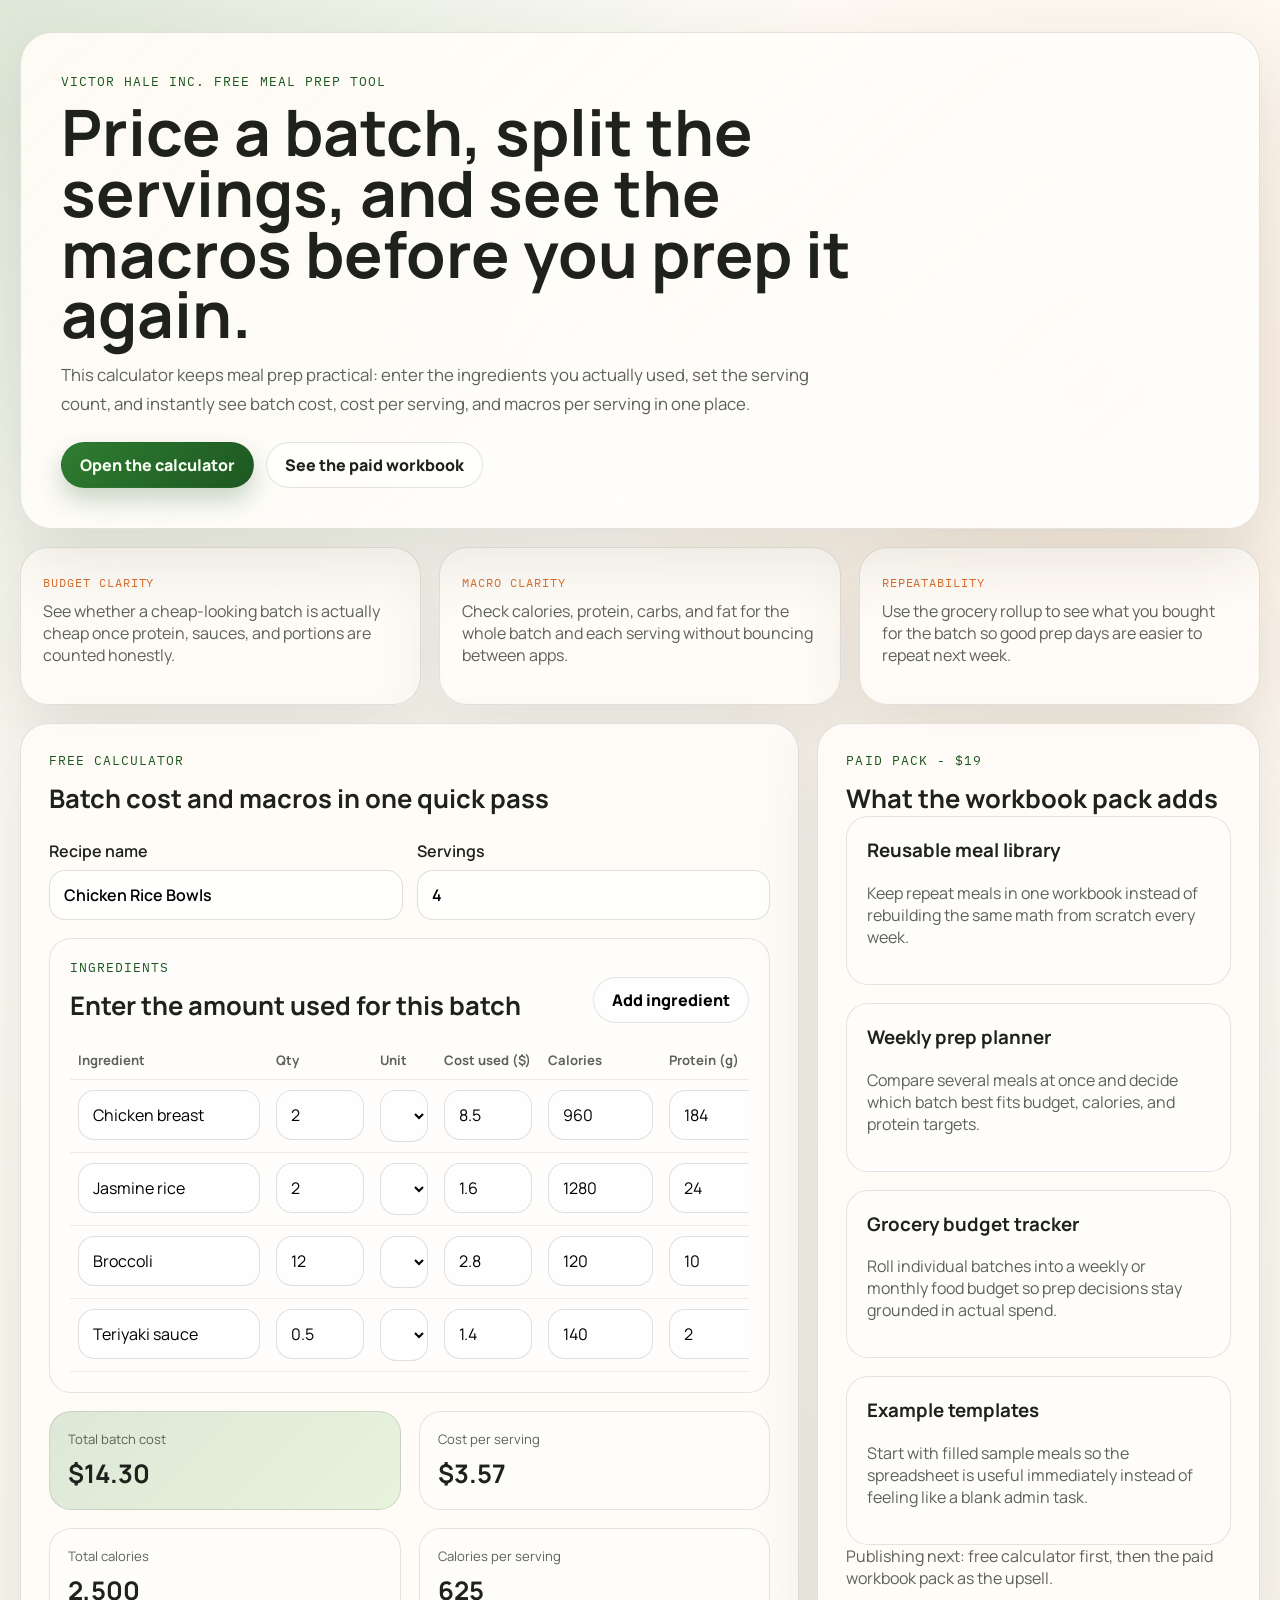
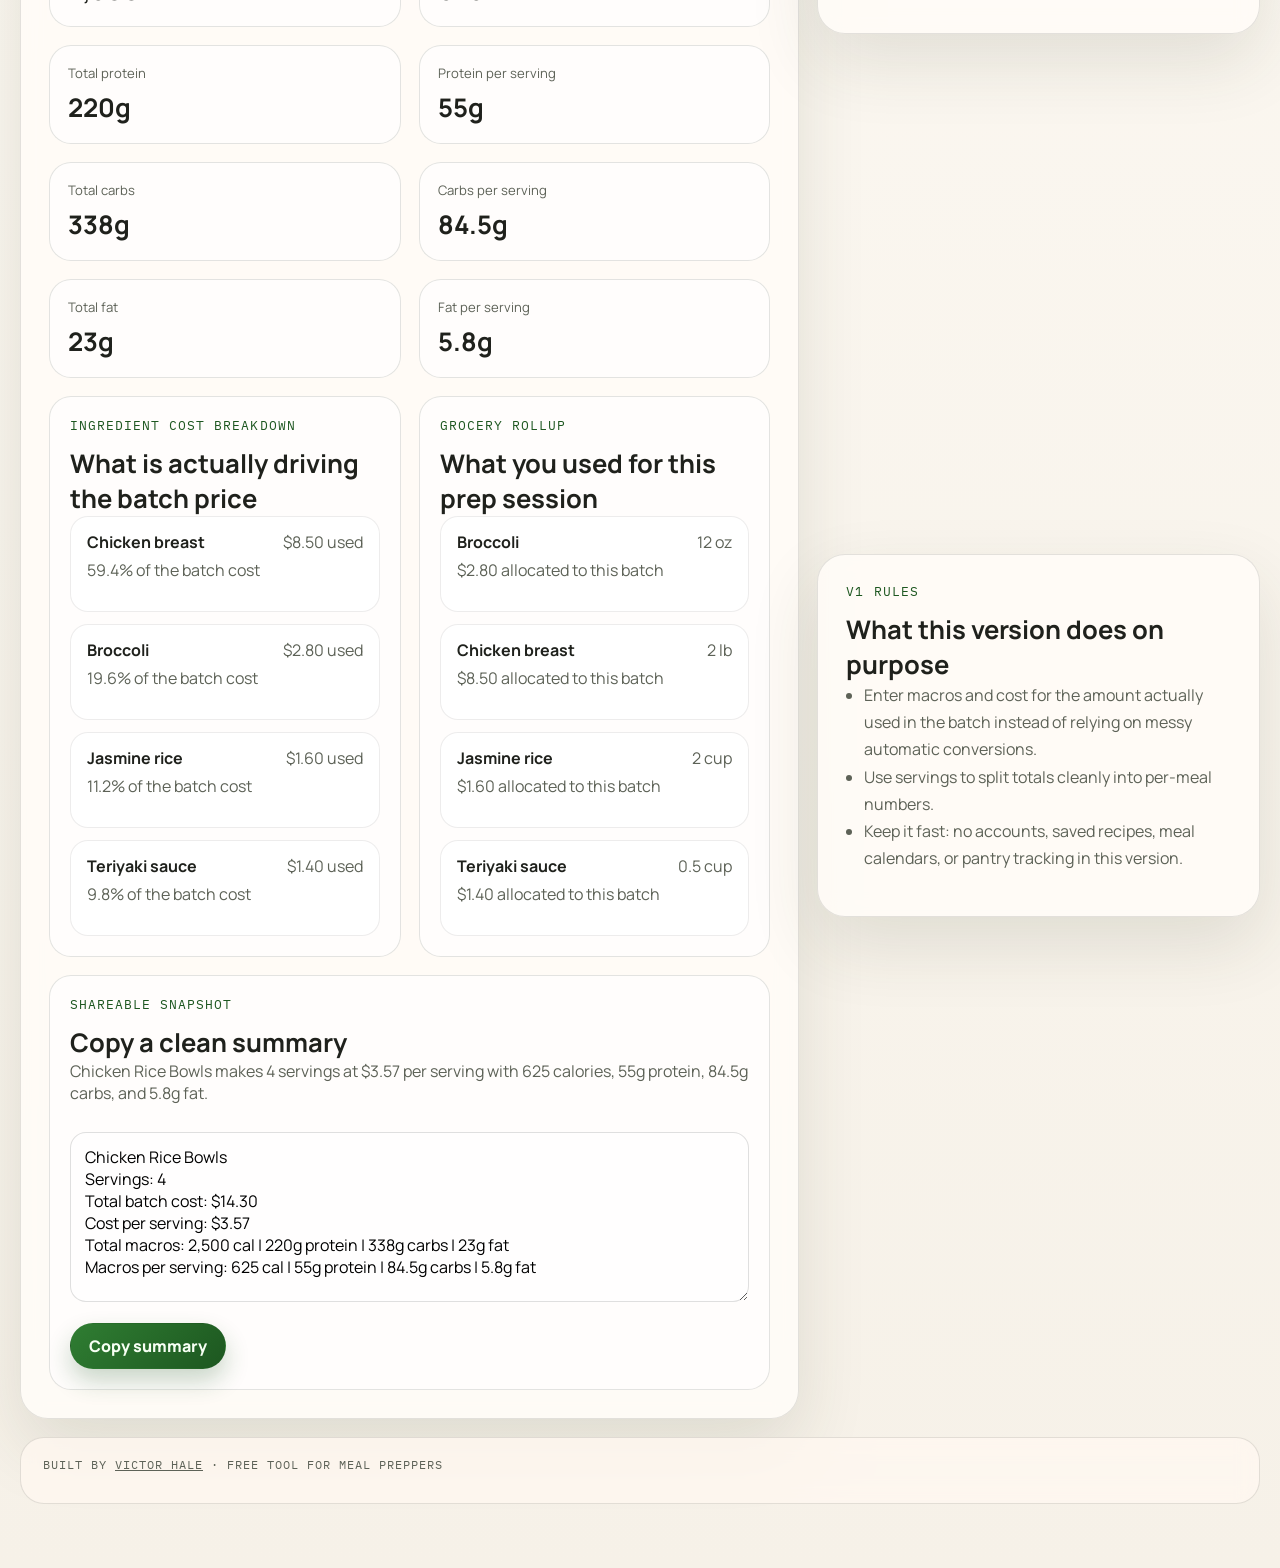
==== index.html @ 237d0cab "Publish meal prep calculator site" ====
<!doctype html>
<html lang="en">
  <head>
    <meta charset="utf-8">
    <meta name="viewport" content="width=device-width, initial-scale=1">
    <title>Meal Prep Cost Calculator</title>
    <meta
      name="description"
      content="Free meal prep cost calculator for batch cooks who want cost per serving and macros per serving in one workflow."
    >
    <link rel="preconnect" href="https://fonts.googleapis.com">
    <link rel="preconnect" href="https://fonts.gstatic.com" crossorigin>
    <link
      href="https://fonts.googleapis.com/css2?family=Manrope:wght@400;500;700;800&family=IBM+Plex+Mono:wght@400;500&display=swap"
      rel="stylesheet"
    >
    <link rel="stylesheet" href="styles.css">
  </head>
  <body>
    <div class="page-shell">
      <header class="hero">
        <p class="eyebrow">Victor Hale Inc. Free Meal Prep Tool</p>
        <h1>Price a batch, split the servings, and see the macros before you prep it again.</h1>
        <p class="hero-copy">
          This calculator keeps meal prep practical: enter the ingredients you actually used, set the serving count,
          and instantly see batch cost, cost per serving, and macros per serving in one place.
        </p>
        <div class="hero-actions">
          <a class="button button-primary" href="#calculator">Open the calculator</a>
          <a class="button button-secondary" href="#paid-pack">See the paid workbook</a>
        </div>
      </header>

      <section class="proof-strip" aria-label="Meal prep tool benefits">
        <article>
          <span>Budget clarity</span>
          <p>See whether a cheap-looking batch is actually cheap once protein, sauces, and portions are counted honestly.</p>
        </article>
        <article>
          <span>Macro clarity</span>
          <p>Check calories, protein, carbs, and fat for the whole batch and each serving without bouncing between apps.</p>
        </article>
        <article>
          <span>Repeatability</span>
          <p>Use the grocery rollup to see what you bought for the batch so good prep days are easier to repeat next week.</p>
        </article>
      </section>

      <main class="content-grid">
        <section class="card calculator-card" id="calculator">
          <div class="card-head">
            <p class="kicker">Free calculator</p>
            <h2>Batch cost and macros in one quick pass</h2>
          </div>

          <div class="recipe-head">
            <label>
              Recipe name
              <input id="recipeName" type="text" value="Chicken Rice Bowls" placeholder="Ex: High-protein burrito bowls">
            </label>
            <label>
              Servings
              <input id="servings" type="number" min="1" step="1" value="4">
            </label>
          </div>

          <div class="table-card">
            <div class="table-head">
              <div>
                <p class="kicker">Ingredients</p>
                <h3>Enter the amount used for this batch</h3>
              </div>
              <button class="button button-secondary" id="addIngredient" type="button">Add ingredient</button>
            </div>
            <div class="ingredient-table-wrap">
              <table class="ingredient-table">
                <thead>
                  <tr>
                    <th>Ingredient</th>
                    <th>Qty</th>
                    <th>Unit</th>
                    <th>Cost used ($)</th>
                    <th>Calories</th>
                    <th>Protein (g)</th>
                    <th>Carbs (g)</th>
                    <th>Fat (g)</th>
                    <th></th>
                  </tr>
                </thead>
                <tbody id="ingredientBody"></tbody>
              </table>
            </div>
          </div>

          <div class="results-panel">
            <div class="result-box accent">
              <span>Total batch cost</span>
              <strong id="totalCost">$0.00</strong>
            </div>
            <div class="result-box">
              <span>Cost per serving</span>
              <strong id="costPerServing">$0.00</strong>
            </div>
            <div class="result-box">
              <span>Total calories</span>
              <strong id="totalCalories">0</strong>
            </div>
            <div class="result-box">
              <span>Calories per serving</span>
              <strong id="caloriesPerServing">0</strong>
            </div>
            <div class="result-box">
              <span>Total protein</span>
              <strong id="totalProtein">0g</strong>
            </div>
            <div class="result-box">
              <span>Protein per serving</span>
              <strong id="proteinPerServing">0g</strong>
            </div>
            <div class="result-box">
              <span>Total carbs</span>
              <strong id="totalCarbs">0g</strong>
            </div>
            <div class="result-box">
              <span>Carbs per serving</span>
              <strong id="carbsPerServing">0g</strong>
            </div>
            <div class="result-box">
              <span>Total fat</span>
              <strong id="totalFat">0g</strong>
            </div>
            <div class="result-box">
              <span>Fat per serving</span>
              <strong id="fatPerServing">0g</strong>
            </div>
          </div>

          <div class="summary-grid">
            <section class="panel">
              <div class="panel-head">
                <p class="kicker">Ingredient cost breakdown</p>
                <h3>What is actually driving the batch price</h3>
              </div>
              <div id="costBreakdown" class="stack-list"></div>
            </section>

            <section class="panel">
              <div class="panel-head">
                <p class="kicker">Grocery rollup</p>
                <h3>What you used for this prep session</h3>
              </div>
              <div id="groceryRollup" class="stack-list"></div>
            </section>
          </div>

          <section class="panel copy-panel">
            <div class="panel-head">
              <p class="kicker">Shareable snapshot</p>
              <h3>Copy a clean summary</h3>
            </div>
            <p id="summaryText" class="summary-text"></p>
            <textarea id="summaryOutput" readonly aria-label="Meal prep summary"></textarea>
            <div class="hero-actions">
              <button class="button button-primary" id="copySummary" type="button">Copy summary</button>
            </div>
          </section>
        </section>

        <section class="card stack-card" id="paid-pack">
          <div class="card-head">
            <p class="kicker">Paid pack - $19</p>
            <h2>What the workbook pack adds</h2>
          </div>
          <div class="workflow-list">
            <article>
              <h3>Reusable meal library</h3>
              <p>Keep repeat meals in one workbook instead of rebuilding the same math from scratch every week.</p>
            </article>
            <article>
              <h3>Weekly prep planner</h3>
              <p>Compare several meals at once and decide which batch best fits budget, calories, and protein targets.</p>
            </article>
            <article>
              <h3>Grocery budget tracker</h3>
              <p>Roll individual batches into a weekly or monthly food budget so prep decisions stay grounded in actual spend.</p>
            </article>
            <article>
              <h3>Example templates</h3>
              <p>Start with filled sample meals so the spreadsheet is useful immediately instead of feeling like a blank admin task.</p>
            </article>
          </div>
          <p class="micro-note">Publishing next: free calculator first, then the paid workbook pack as the upsell.</p>
        </section>

        <section class="card notes-card">
          <div class="card-head">
            <p class="kicker">V1 rules</p>
            <h2>What this version does on purpose</h2>
          </div>
          <ul class="bullet-list">
            <li>Enter macros and cost for the amount actually used in the batch instead of relying on messy automatic conversions.</li>
            <li>Use servings to split totals cleanly into per-meal numbers.</li>
            <li>Keep it fast: no accounts, saved recipes, meal calendars, or pantry tracking in this version.</li>
          </ul>
        </section>
      </main>

      <template id="ingredientRowTemplate">
        <tr class="ingredient-row">
          <td><input data-field="name" type="text" placeholder="Chicken breast"></td>
          <td><input data-field="quantity" type="number" min="0" step="0.01" placeholder="1.5"></td>
          <td>
            <select data-field="unit">
              <option value="lb">lb</option>
              <option value="oz">oz</option>
              <option value="g">g</option>
              <option value="kg">kg</option>
              <option value="cup">cup</option>
              <option value="tbsp">tbsp</option>
              <option value="tsp">tsp</option>
              <option value="unit">unit</option>
              <option value="can">can</option>
              <option value="bag">bag</option>
              <option value="other">other</option>
            </select>
          </td>
          <td><input data-field="cost" type="number" min="0" step="0.01" placeholder="4.99"></td>
          <td><input data-field="calories" type="number" min="0" step="1" placeholder="660"></td>
          <td><input data-field="protein" type="number" min="0" step="0.1" placeholder="124"></td>
          <td><input data-field="carbs" type="number" min="0" step="0.1" placeholder="0"></td>
          <td><input data-field="fat" type="number" min="0" step="0.1" placeholder="14"></td>
          <td><button class="icon-button remove-row" type="button" aria-label="Remove ingredient">x</button></td>
        </tr>
      </template>

      <footer class="source-note">
        <p>Built by <a href="https://victorhale1.gumroad.com" target="_blank" rel="noopener">Victor Hale</a> · Free tool for meal preppers</p>
      </footer>
    </div>

    <script src="app.js"></script>
  </body>
</html>
---- styles.css ----
:root {
  --bg: #f6f1e8;
  --paper: rgba(255, 252, 247, 0.88);
  --ink: #1f211c;
  --muted: #5d6257;
  --line: rgba(31, 33, 28, 0.12);
  --accent: #2f7d32;
  --accent-dark: #1d5720;
  --accent-soft: #dff0d4;
  --grain: #d86e2f;
  --shadow: 0 28px 70px rgba(48, 54, 37, 0.12);
}

* {
  box-sizing: border-box;
}

html {
  scroll-behavior: smooth;
}

body {
  margin: 0;
  font-family: "Manrope", sans-serif;
  color: var(--ink);
  background:
    radial-gradient(circle at top left, rgba(47, 125, 50, 0.16), transparent 24%),
    radial-gradient(circle at 85% 12%, rgba(216, 110, 47, 0.12), transparent 18%),
    linear-gradient(180deg, #fffcf7 0%, var(--bg) 100%);
}

a {
  color: inherit;
}

button,
input,
select,
textarea {
  font: inherit;
}

.page-shell {
  width: min(1240px, calc(100% - 32px));
  margin: 0 auto;
  padding: 32px 0 64px;
}

.hero,
.card,
.source-note {
  backdrop-filter: blur(10px);
}

.hero {
  padding: 40px;
  border: 1px solid var(--line);
  border-radius: 32px;
  background: linear-gradient(140deg, rgba(255, 251, 244, 0.96), rgba(255, 255, 255, 0.84));
  box-shadow: var(--shadow);
}

.eyebrow,
.kicker,
.proof-strip span,
.source-note {
  font-family: "IBM Plex Mono", monospace;
  text-transform: uppercase;
  letter-spacing: 0.08em;
}

.eyebrow,
.kicker {
  color: var(--accent-dark);
  font-size: 0.8rem;
  margin: 0 0 12px;
}

h1,
h2,
h3,
p,
ul {
  margin-top: 0;
}

h1 {
  max-width: 900px;
  margin-bottom: 16px;
  font-size: clamp(2.6rem, 5vw, 5.2rem);
  line-height: 0.95;
}

.hero-copy {
  max-width: 760px;
  margin-bottom: 24px;
  color: var(--muted);
  font-size: 1.05rem;
  line-height: 1.7;
}

.hero-actions {
  display: flex;
  flex-wrap: wrap;
  gap: 12px;
}

.button,
.icon-button {
  display: inline-flex;
  align-items: center;
  justify-content: center;
  min-height: 46px;
  padding: 0 18px;
  border-radius: 999px;
  border: 1px solid var(--line);
  text-decoration: none;
  font-weight: 800;
  transition: transform 160ms ease, box-shadow 160ms ease;
  cursor: pointer;
}

.button:hover,
.icon-button:hover {
  transform: translateY(-1px);
}

.button-primary {
  color: #f7fff4;
  background: linear-gradient(135deg, var(--accent), var(--accent-dark));
  border-color: transparent;
  box-shadow: 0 12px 24px rgba(29, 87, 32, 0.24);
}

.button-secondary,
.icon-button {
  background: rgba(255, 255, 255, 0.66);
}

.proof-strip,
.content-grid,
.results-panel,
.summary-grid,
.workflow-list {
  display: grid;
  gap: 18px;
}

.proof-strip {
  margin: 18px 0;
  grid-template-columns: repeat(3, minmax(0, 1fr));
}

.proof-strip article,
.card {
  border: 1px solid var(--line);
  border-radius: 28px;
  background: var(--paper);
  box-shadow: var(--shadow);
}

.proof-strip article {
  padding: 22px;
}

.proof-strip span {
  display: inline-block;
  margin-bottom: 10px;
  color: var(--grain);
  font-size: 0.75rem;
}

.proof-strip p,
.micro-note,
.workflow-list p,
.bullet-list,
.source-note,
.summary-text,
.stack-item p,
.hero-copy {
  color: var(--muted);
}

.content-grid {
  grid-template-columns: minmax(0, 1.55fr) minmax(300px, 0.88fr);
  align-items: start;
}

.card {
  padding: 28px;
}

.calculator-card {
  grid-row: span 2;
}

.card-head h2,
.panel-head h3,
.table-head h3 {
  margin-bottom: 0;
  font-size: clamp(1.45rem, 2vw, 2.35rem);
}

.recipe-head,
.table-head {
  display: flex;
  gap: 14px;
  align-items: end;
  justify-content: space-between;
}

.recipe-head {
  margin: 24px 0 18px;
  flex-wrap: wrap;
}

.recipe-head label {
  flex: 1 1 240px;
}

.table-card,
.panel,
.result-box,
.workflow-list article {
  border: 1px solid var(--line);
  border-radius: 22px;
  background: rgba(255, 255, 255, 0.66);
}

.table-card,
.panel,
.workflow-list article {
  padding: 20px;
}

label {
  display: grid;
  gap: 8px;
  font-weight: 600;
}

input,
select,
textarea {
  width: 100%;
  padding: 13px 14px;
  border: 1px solid rgba(31, 33, 28, 0.14);
  border-radius: 16px;
  background: rgba(255, 255, 255, 0.92);
}

.ingredient-table-wrap {
  overflow-x: auto;
  margin-top: 18px;
}

.ingredient-table {
  width: 100%;
  min-width: 980px;
  border-collapse: collapse;
}

.ingredient-table th,
.ingredient-table td {
  padding: 10px 8px;
  border-bottom: 1px solid rgba(31, 33, 28, 0.08);
  text-align: left;
  vertical-align: top;
}

.ingredient-table th {
  font-size: 0.82rem;
  color: var(--muted);
}

.ingredient-table td:first-child {
  min-width: 180px;
}

.ingredient-table td:last-child {
  width: 60px;
}

.icon-button {
  min-height: 40px;
  width: 40px;
  padding: 0;
}

.results-panel {
  margin: 18px 0;
  grid-template-columns: repeat(2, minmax(0, 1fr));
}

.result-box {
  padding: 18px;
}

.result-box span {
  display: block;
  margin-bottom: 8px;
  color: var(--muted);
  font-size: 0.82rem;
}

.result-box strong {
  font-size: clamp(1.32rem, 2vw, 1.9rem);
}

.result-box.accent {
  background: linear-gradient(135deg, rgba(47, 125, 50, 0.16), rgba(223, 240, 212, 0.75));
}

.summary-grid {
  grid-template-columns: repeat(2, minmax(0, 1fr));
}

.stack-list {
  display: grid;
  gap: 12px;
}

.stack-item {
  padding: 14px 16px;
  border: 1px solid rgba(31, 33, 28, 0.08);
  border-radius: 18px;
  background: rgba(255, 255, 255, 0.82);
}

.stack-item div {
  display: flex;
  justify-content: space-between;
  gap: 12px;
  margin-bottom: 6px;
}

.stack-item strong {
  font-size: 1rem;
}

.stack-item span,
.empty-state {
  color: var(--muted);
}

.empty-state {
  margin: 0;
  line-height: 1.6;
}

.copy-panel {
  margin-top: 18px;
}

textarea {
  min-height: 170px;
  resize: vertical;
  margin: 12px 0 16px;
}

.bullet-list {
  padding-left: 18px;
  line-height: 1.7;
}

.source-note {
  margin-top: 18px;
  padding: 18px 22px;
  border: 1px solid var(--line);
  border-radius: 24px;
  background: rgba(255, 248, 241, 0.8);
  font-size: 0.78rem;
}

@media (max-width: 960px) {
  .content-grid,
  .proof-strip,
  .summary-grid,
  .results-panel {
    grid-template-columns: 1fr;
  }

  .hero,
  .card {
    padding: 24px;
  }

  .page-shell {
    width: min(100% - 20px, 1240px);
    padding-top: 20px;
  }
}
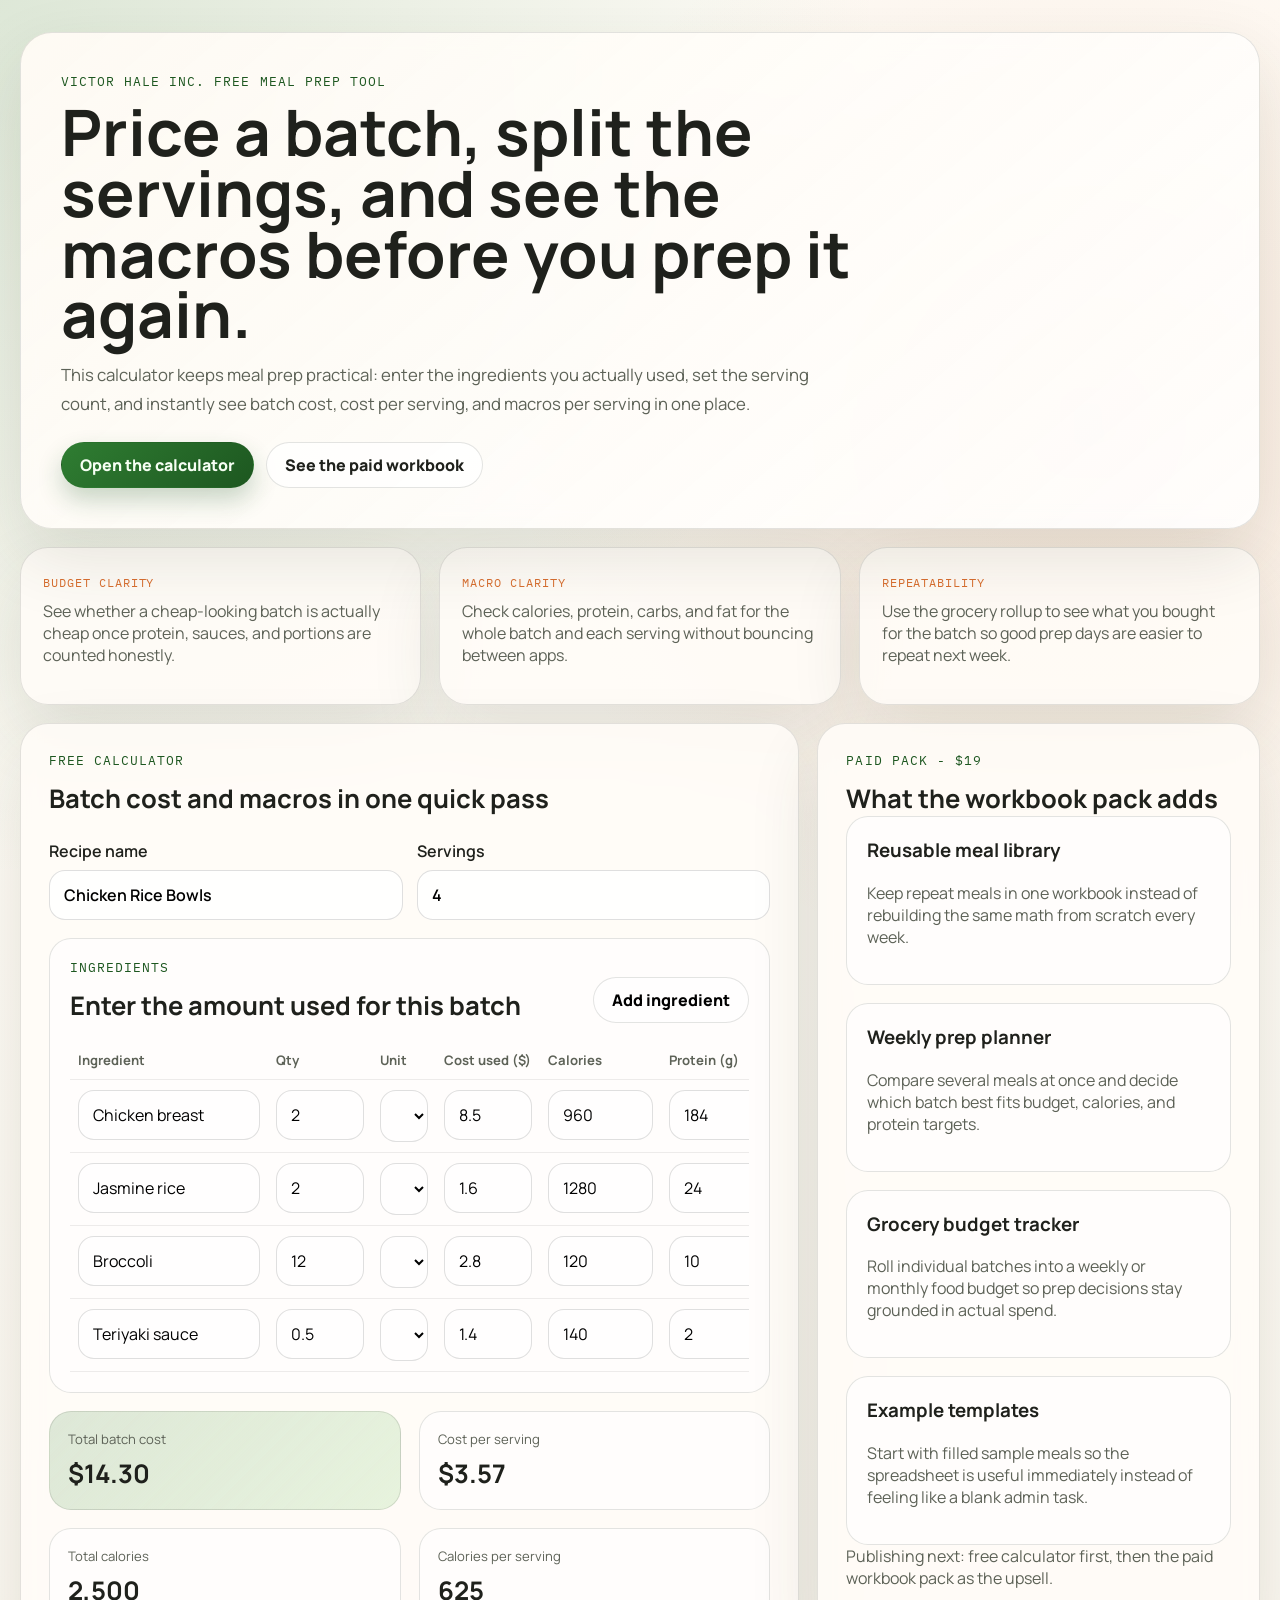
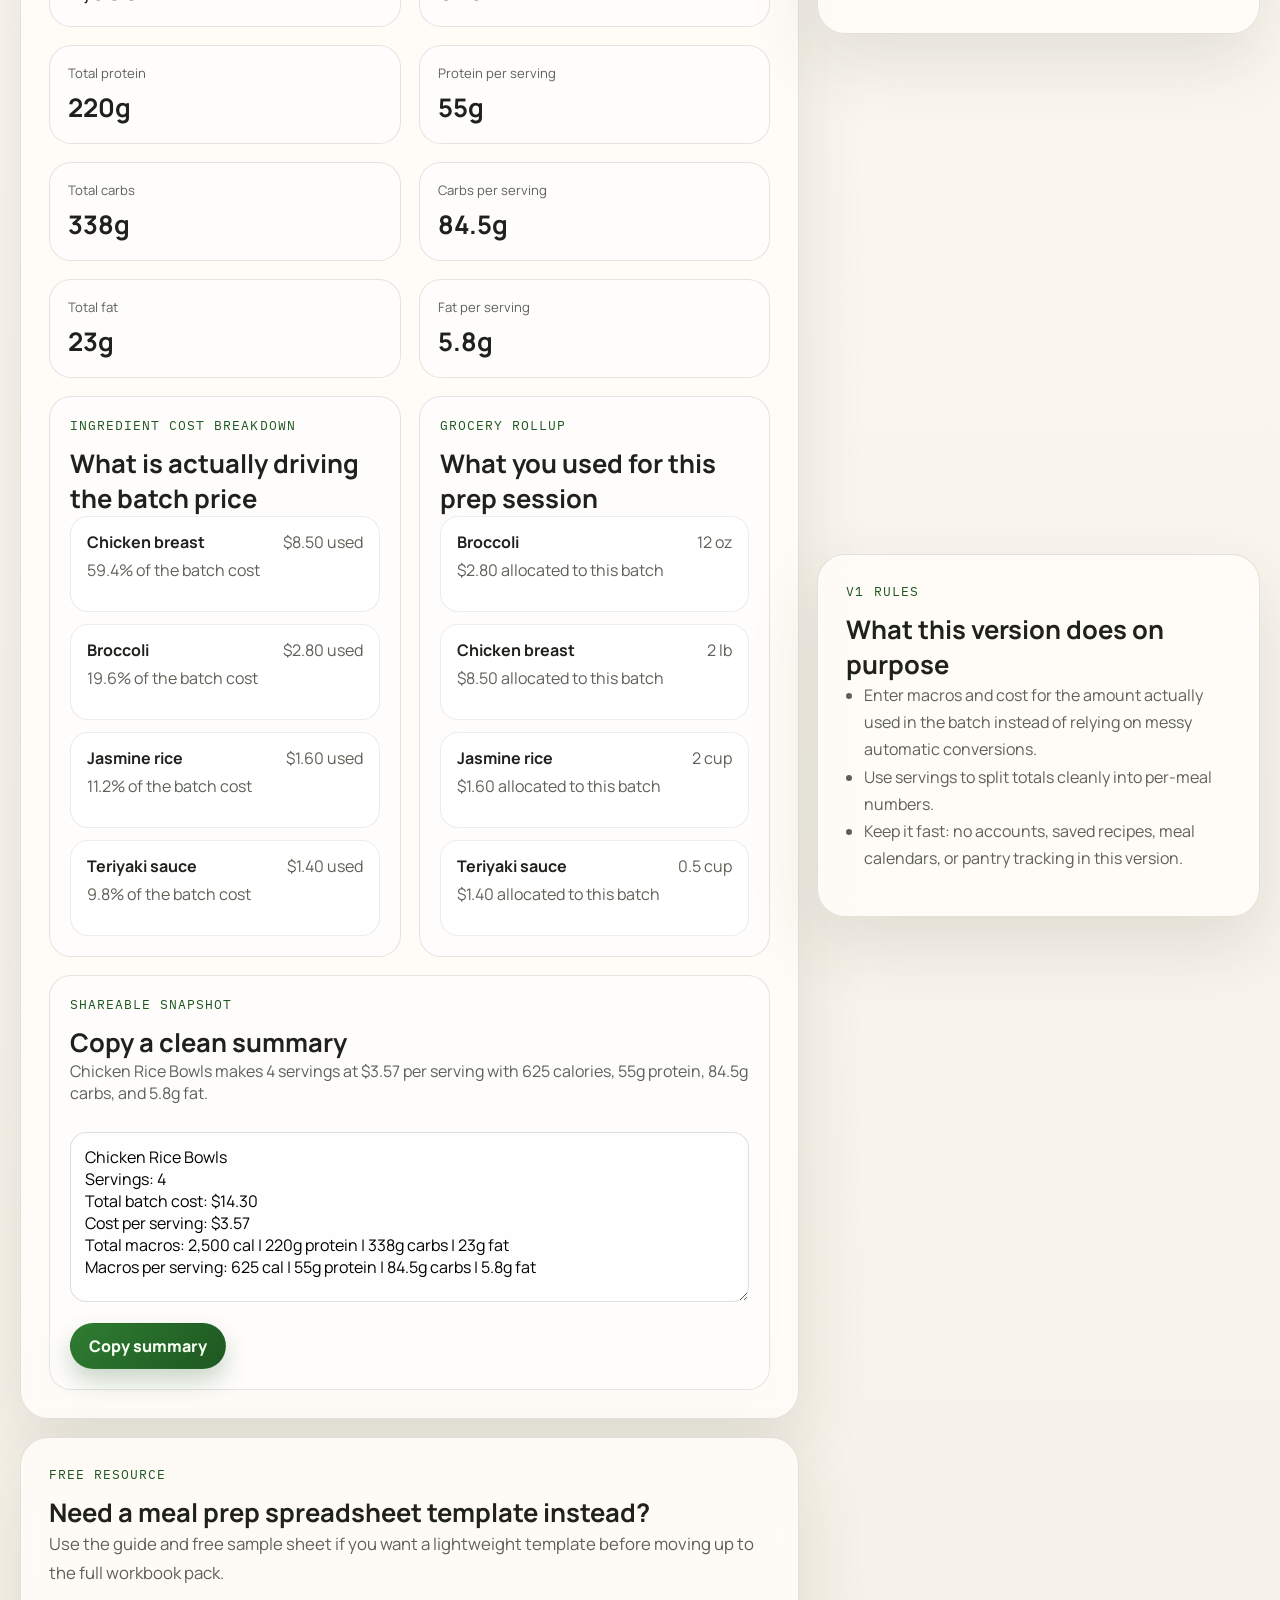
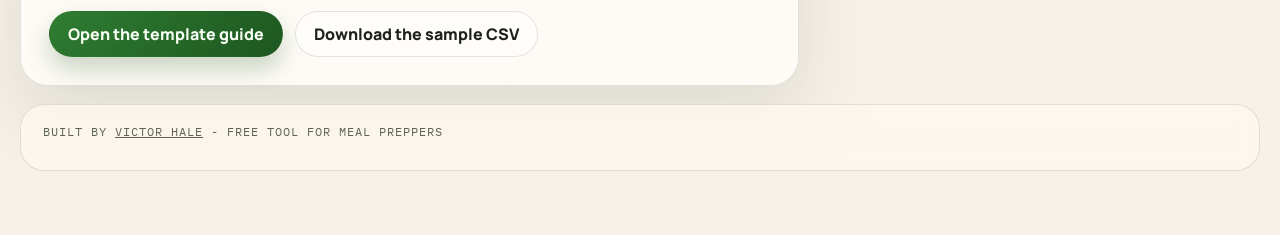
==== commit a81826be: "Add meal prep spreadsheet template SEO page" ====
--- a/index.html
+++ b/index.html
@@ -203,6 +203,20 @@
             <li>Keep it fast: no accounts, saved recipes, meal calendars, or pantry tracking in this version.</li>
           </ul>
         </section>
+
+        <section class="card notes-card">
+          <div class="card-head">
+            <p class="kicker">Free resource</p>
+            <h2>Need a meal prep spreadsheet template instead?</h2>
+          </div>
+          <p class="hero-copy">
+            Use the guide and free sample sheet if you want a lightweight template before moving up to the full workbook pack.
+          </p>
+          <div class="hero-actions">
+            <a class="button button-primary" href="meal-prep-spreadsheet-template.html">Open the template guide</a>
+            <a class="button button-secondary" href="meal-prep-template-sample.csv">Download the sample CSV</a>
+          </div>
+        </section>
       </main>
 
       <template id="ingredientRowTemplate">
@@ -234,7 +248,7 @@
       </template>
 
       <footer class="source-note">
-        <p>Built by <a href="https://victorhale1.gumroad.com" target="_blank" rel="noopener">Victor Hale</a> · Free tool for meal preppers</p>
+        <p>Built by <a href="https://victorhale1.gumroad.com" target="_blank" rel="noopener">Victor Hale</a> - Free tool for meal preppers</p>
       </footer>
     </div>
 
--- a/styles.css
+++ b/styles.css
@@ -372,6 +372,65 @@
   font-size: 0.78rem;
 }
 
+.article-shell {
+  display: grid;
+  gap: 18px;
+}
+
+.article-layout {
+  display: grid;
+  grid-template-columns: minmax(0, 1.35fr) minmax(280px, 0.75fr);
+  gap: 18px;
+  align-items: start;
+}
+
+.article-layout .card {
+  height: 100%;
+}
+
+.check-list,
+.number-list {
+  padding-left: 18px;
+  line-height: 1.7;
+  color: var(--muted);
+}
+
+.template-table {
+  width: 100%;
+  border-collapse: collapse;
+  margin-top: 16px;
+}
+
+.template-table th,
+.template-table td {
+  padding: 12px 10px;
+  border-bottom: 1px solid rgba(31, 33, 28, 0.08);
+  text-align: left;
+  vertical-align: top;
+}
+
+.template-table th {
+  font-size: 0.82rem;
+  color: var(--muted);
+}
+
+.cta-box {
+  border: 1px solid var(--line);
+  border-radius: 22px;
+  padding: 20px;
+  background: linear-gradient(135deg, rgba(47, 125, 50, 0.1), rgba(255, 255, 255, 0.82));
+}
+
+.cta-box h3 {
+  margin-bottom: 10px;
+}
+
+@media (max-width: 960px) {
+  .article-layout {
+    grid-template-columns: 1fr;
+  }
+}
+
 @media (max-width: 960px) {
   .content-grid,
   .proof-strip,
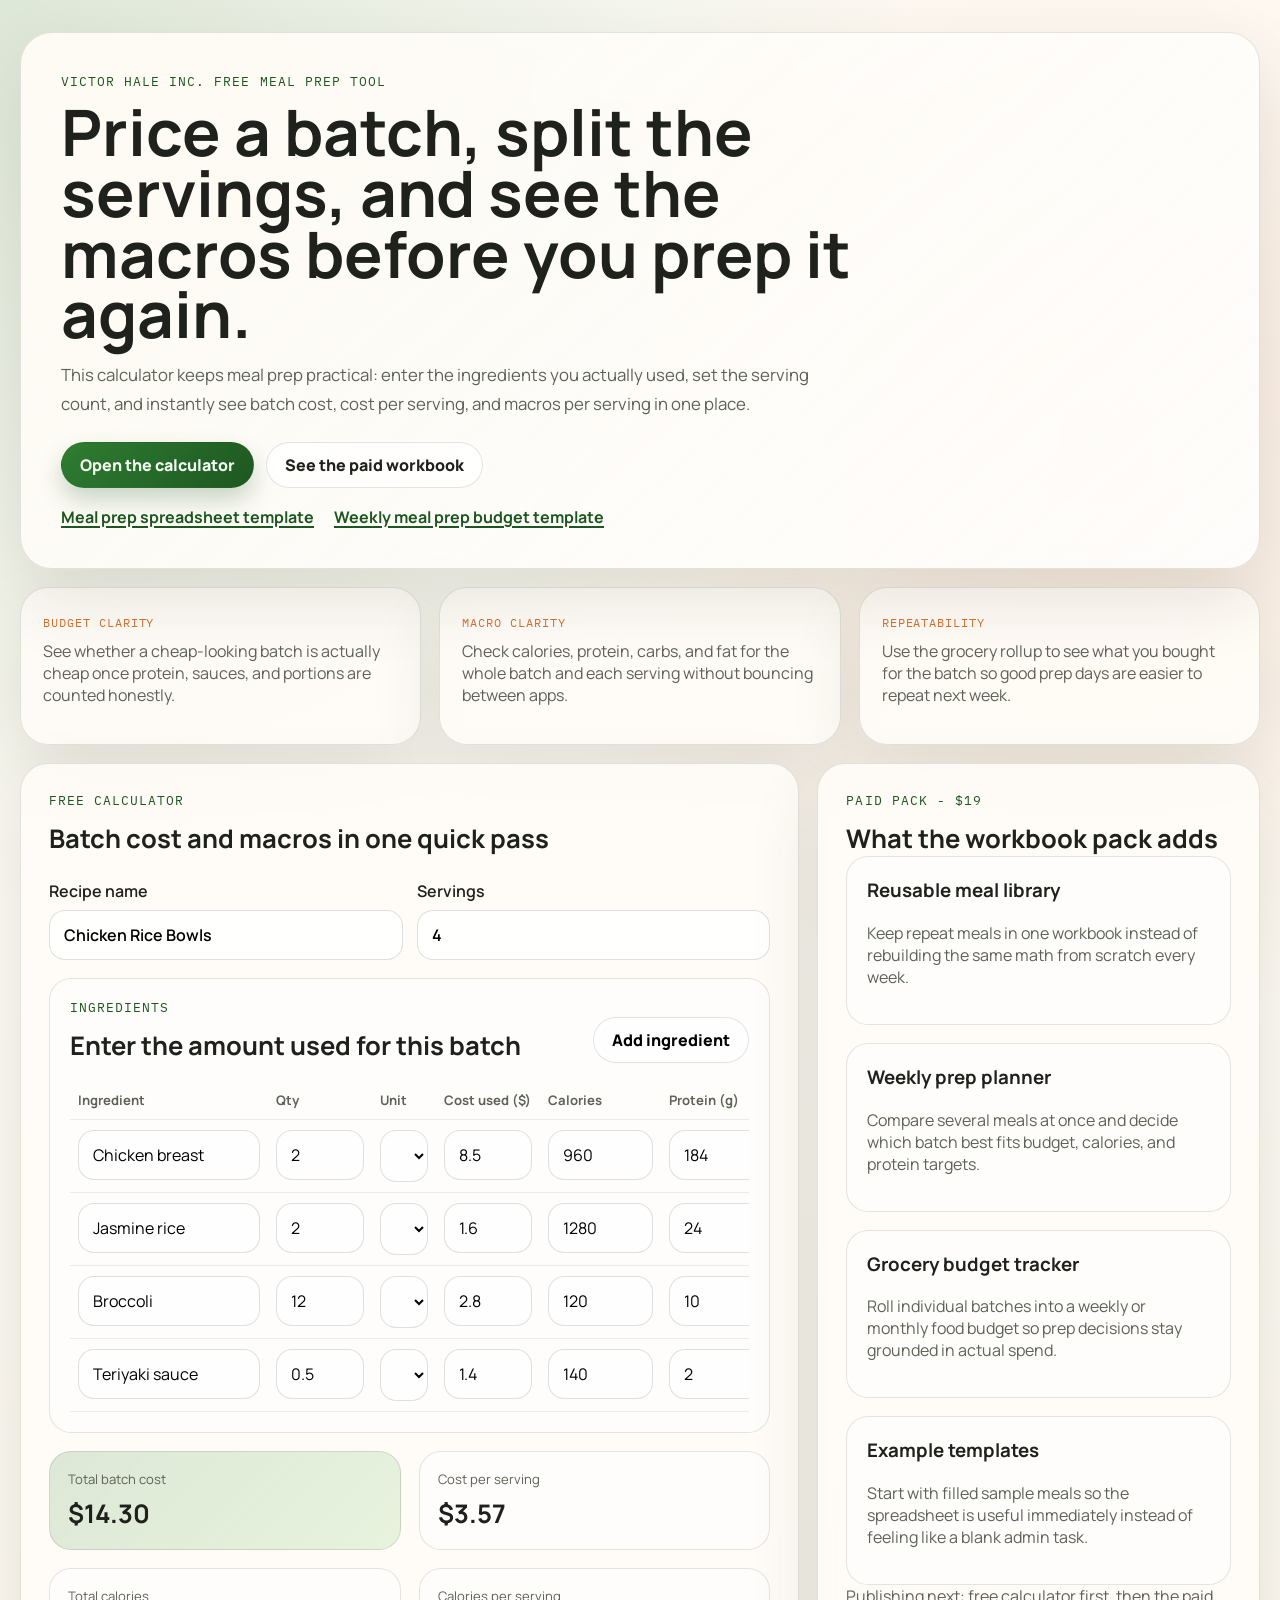
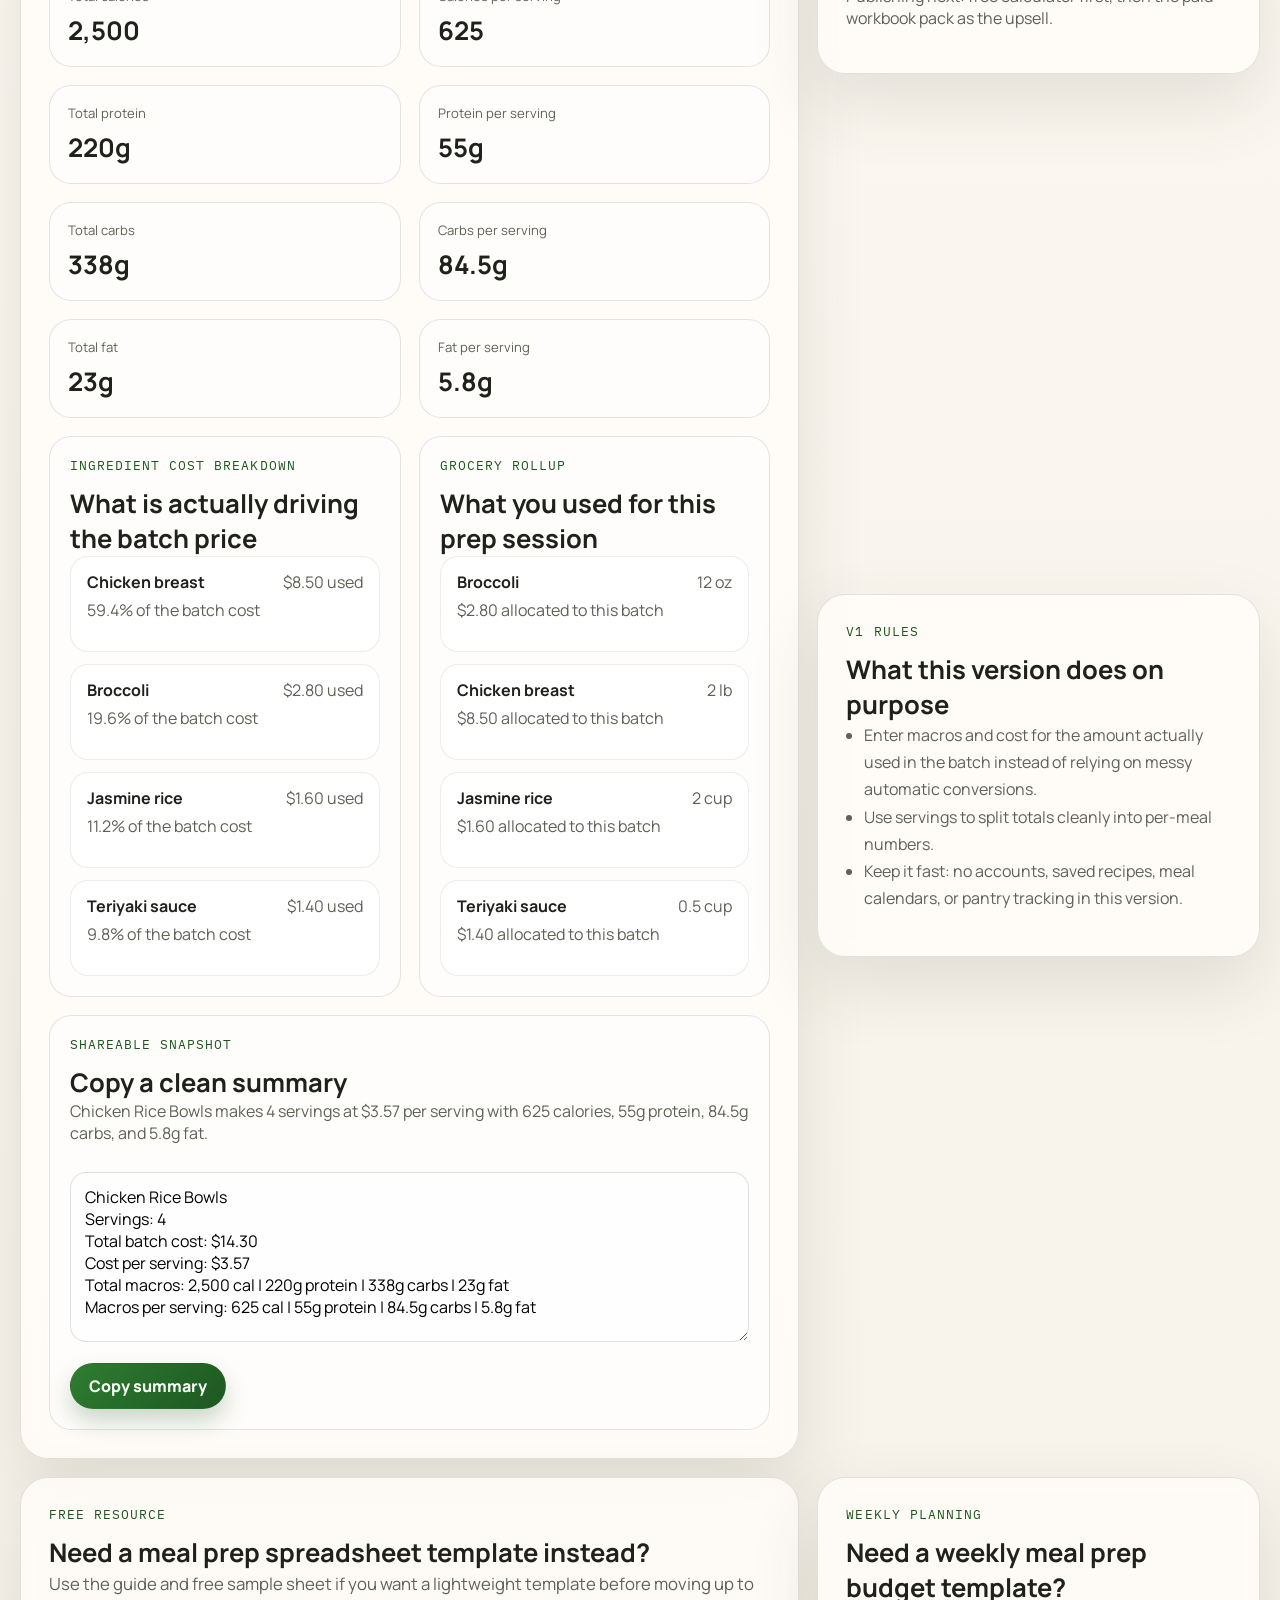
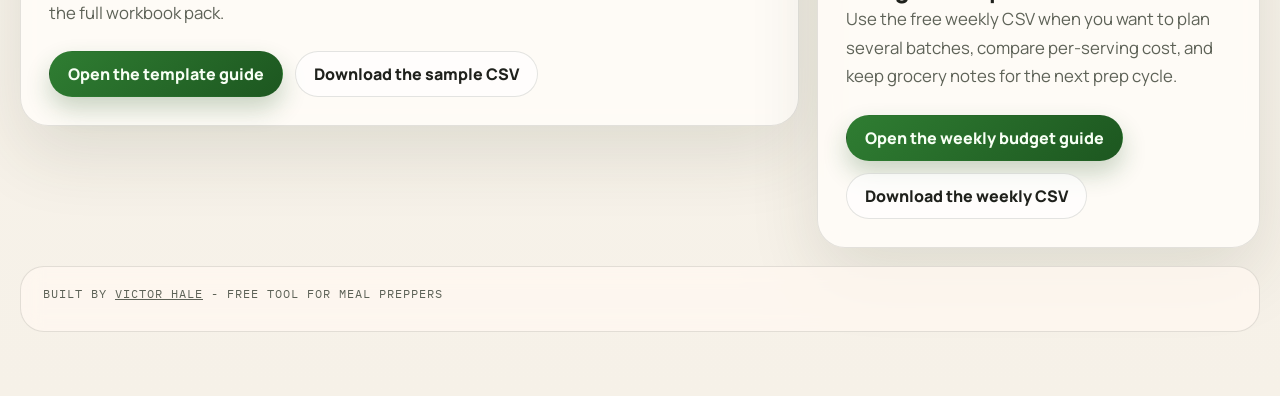
==== commit 094bd5c5: "Add weekly meal prep budget SEO page" ====
--- a/index.html
+++ b/index.html
@@ -29,6 +29,10 @@
           <a class="button button-primary" href="#calculator">Open the calculator</a>
           <a class="button button-secondary" href="#paid-pack">See the paid workbook</a>
         </div>
+        <div class="resource-links">
+          <a href="meal-prep-spreadsheet-template.html">Meal prep spreadsheet template</a>
+          <a href="weekly-meal-prep-budget-template.html">Weekly meal prep budget template</a>
+        </div>
       </header>
 
       <section class="proof-strip" aria-label="Meal prep tool benefits">
@@ -215,6 +219,20 @@
           <div class="hero-actions">
             <a class="button button-primary" href="meal-prep-spreadsheet-template.html">Open the template guide</a>
             <a class="button button-secondary" href="meal-prep-template-sample.csv">Download the sample CSV</a>
+          </div>
+        </section>
+
+        <section class="card notes-card">
+          <div class="card-head">
+            <p class="kicker">Weekly planning</p>
+            <h2>Need a weekly meal prep budget template?</h2>
+          </div>
+          <p class="hero-copy">
+            Use the free weekly CSV when you want to plan several batches, compare per-serving cost, and keep grocery notes for the next prep cycle.
+          </p>
+          <div class="hero-actions">
+            <a class="button button-primary" href="weekly-meal-prep-budget-template.html">Open the weekly budget guide</a>
+            <a class="button button-secondary" href="weekly-meal-prep-budget-template.csv">Download the weekly CSV</a>
           </div>
         </section>
       </main>
--- a/styles.css
+++ b/styles.css
@@ -105,6 +105,20 @@
   gap: 12px;
 }
 
+.resource-links {
+  display: flex;
+  flex-wrap: wrap;
+  gap: 12px 20px;
+  margin-top: 18px;
+}
+
+.resource-links a {
+  color: var(--accent-dark);
+  font-weight: 700;
+  text-decoration-thickness: 2px;
+  text-underline-offset: 0.18em;
+}
+
 .button,
 .icon-button {
   display: inline-flex;
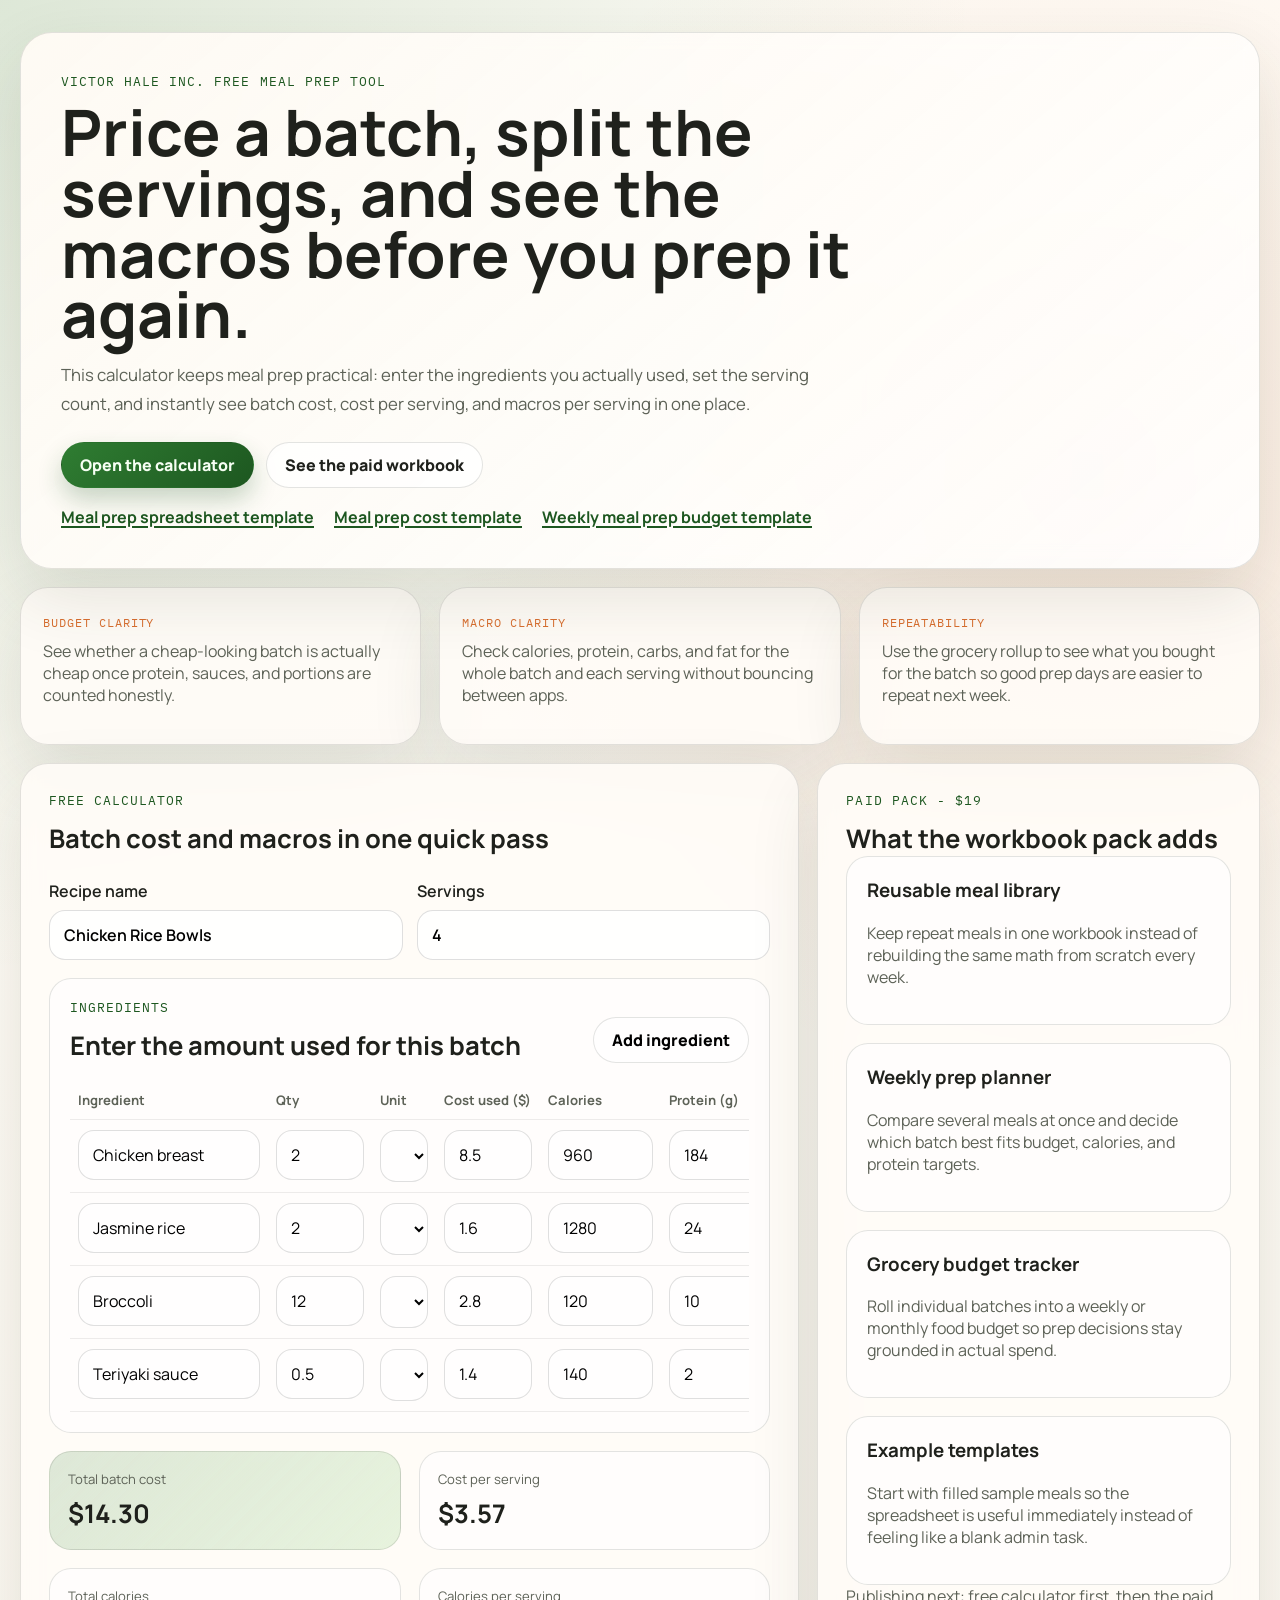
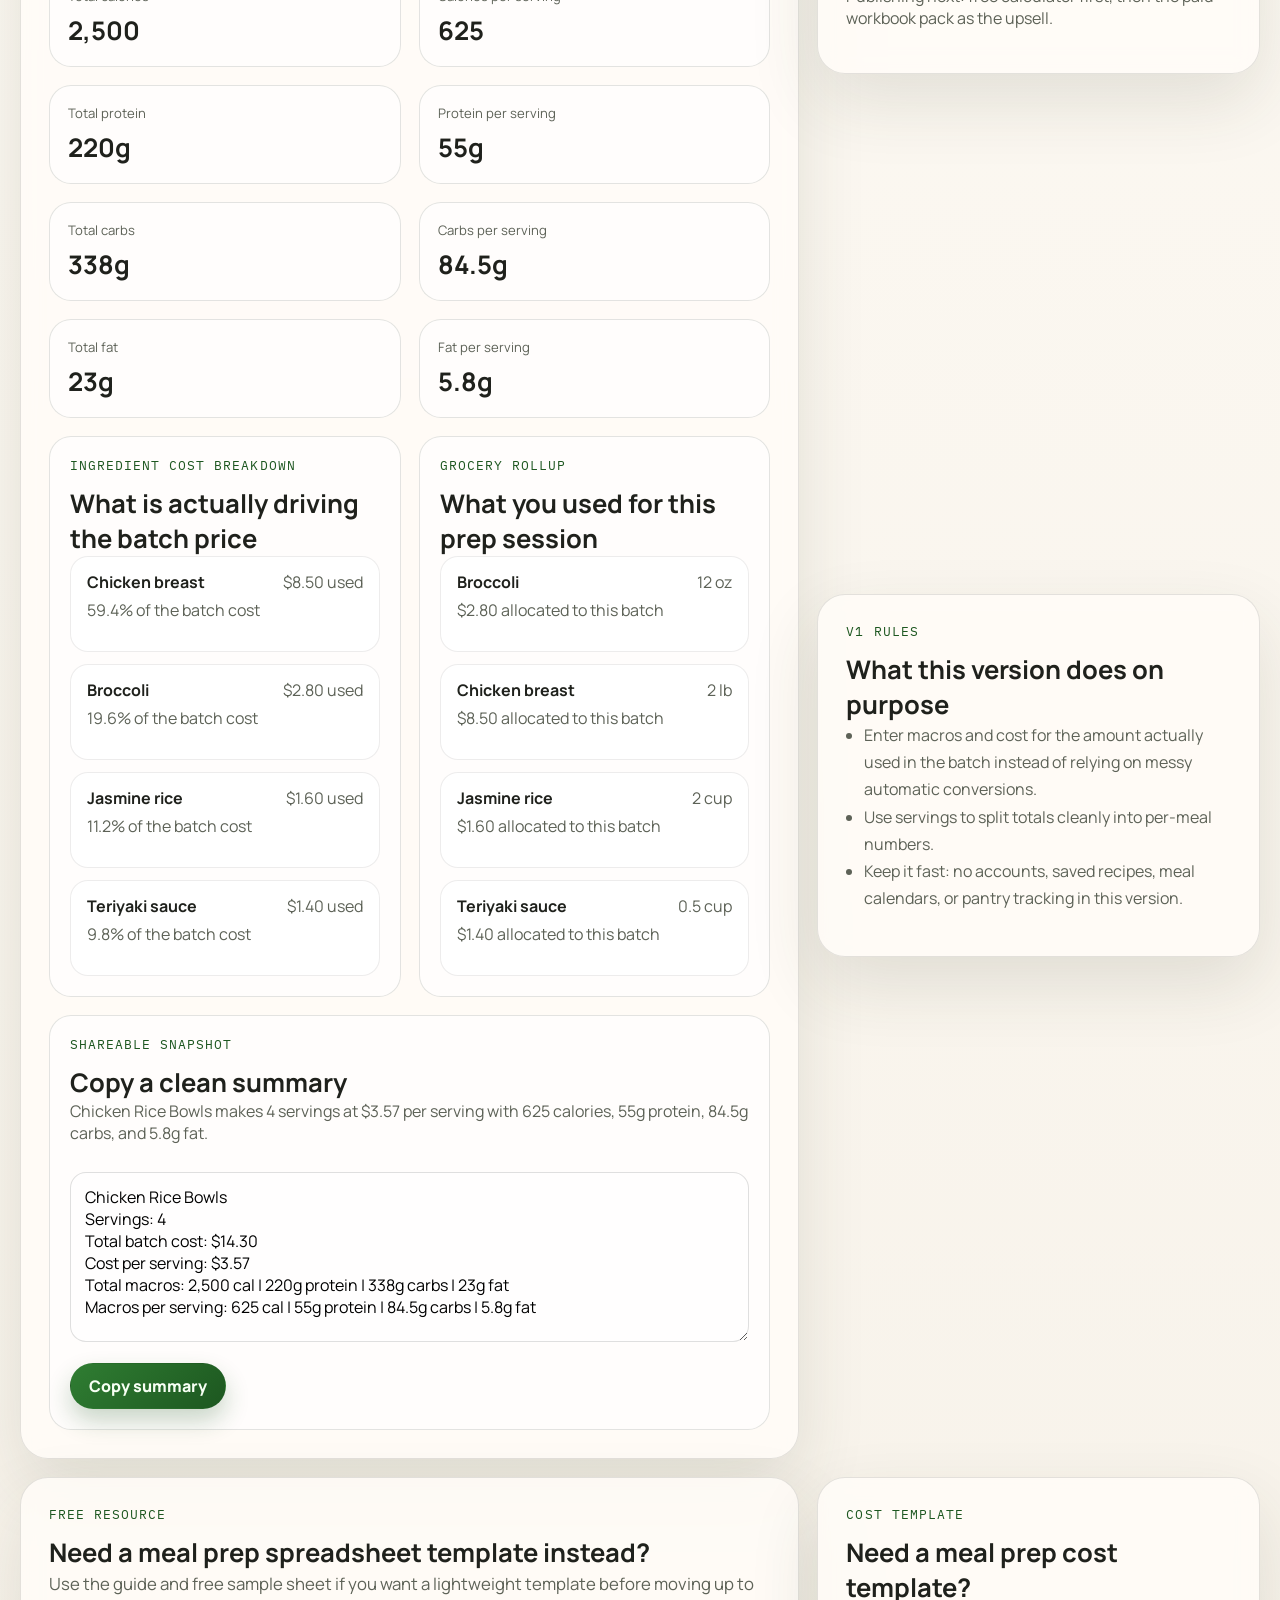
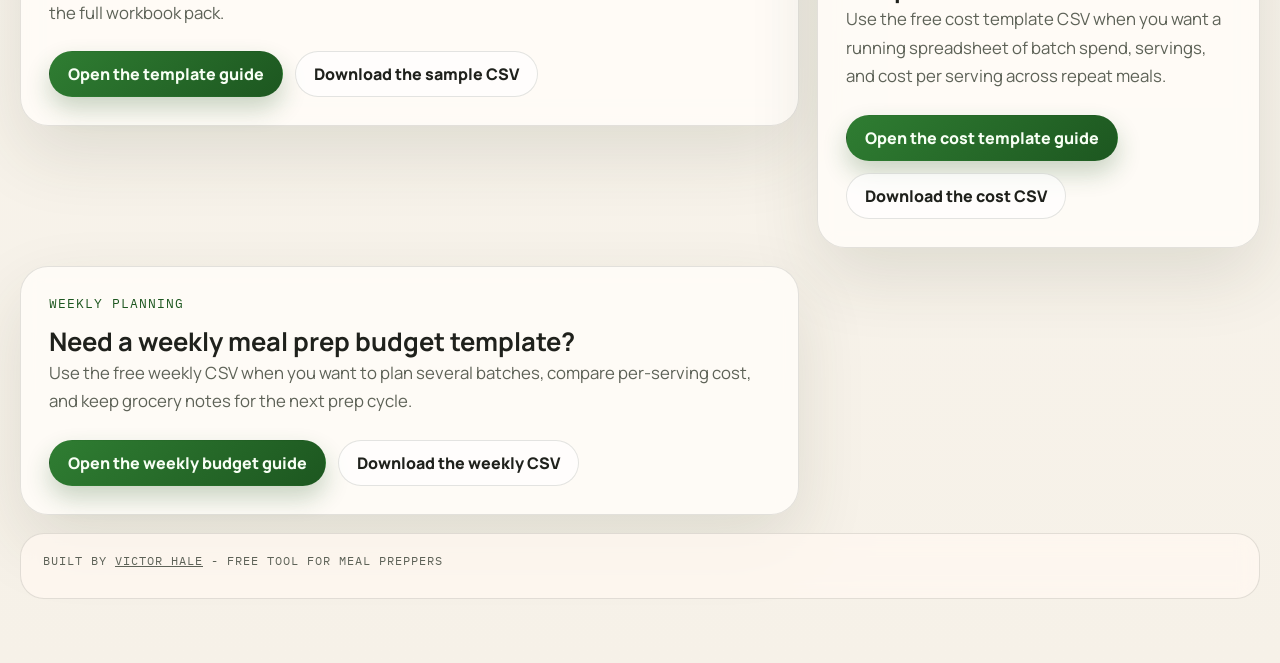
==== commit 1572016e: "Add meal prep cost template SEO page" ====
--- a/index.html
+++ b/index.html
@@ -31,6 +31,7 @@
         </div>
         <div class="resource-links">
           <a href="meal-prep-spreadsheet-template.html">Meal prep spreadsheet template</a>
+          <a href="meal-prep-cost-template.html">Meal prep cost template</a>
           <a href="weekly-meal-prep-budget-template.html">Weekly meal prep budget template</a>
         </div>
       </header>
@@ -219,6 +220,20 @@
           <div class="hero-actions">
             <a class="button button-primary" href="meal-prep-spreadsheet-template.html">Open the template guide</a>
             <a class="button button-secondary" href="meal-prep-template-sample.csv">Download the sample CSV</a>
+          </div>
+        </section>
+
+        <section class="card notes-card">
+          <div class="card-head">
+            <p class="kicker">Cost template</p>
+            <h2>Need a meal prep cost template?</h2>
+          </div>
+          <p class="hero-copy">
+            Use the free cost template CSV when you want a running spreadsheet of batch spend, servings, and cost per serving across repeat meals.
+          </p>
+          <div class="hero-actions">
+            <a class="button button-primary" href="meal-prep-cost-template.html">Open the cost template guide</a>
+            <a class="button button-secondary" href="meal-prep-cost-template.csv">Download the cost CSV</a>
           </div>
         </section>
 
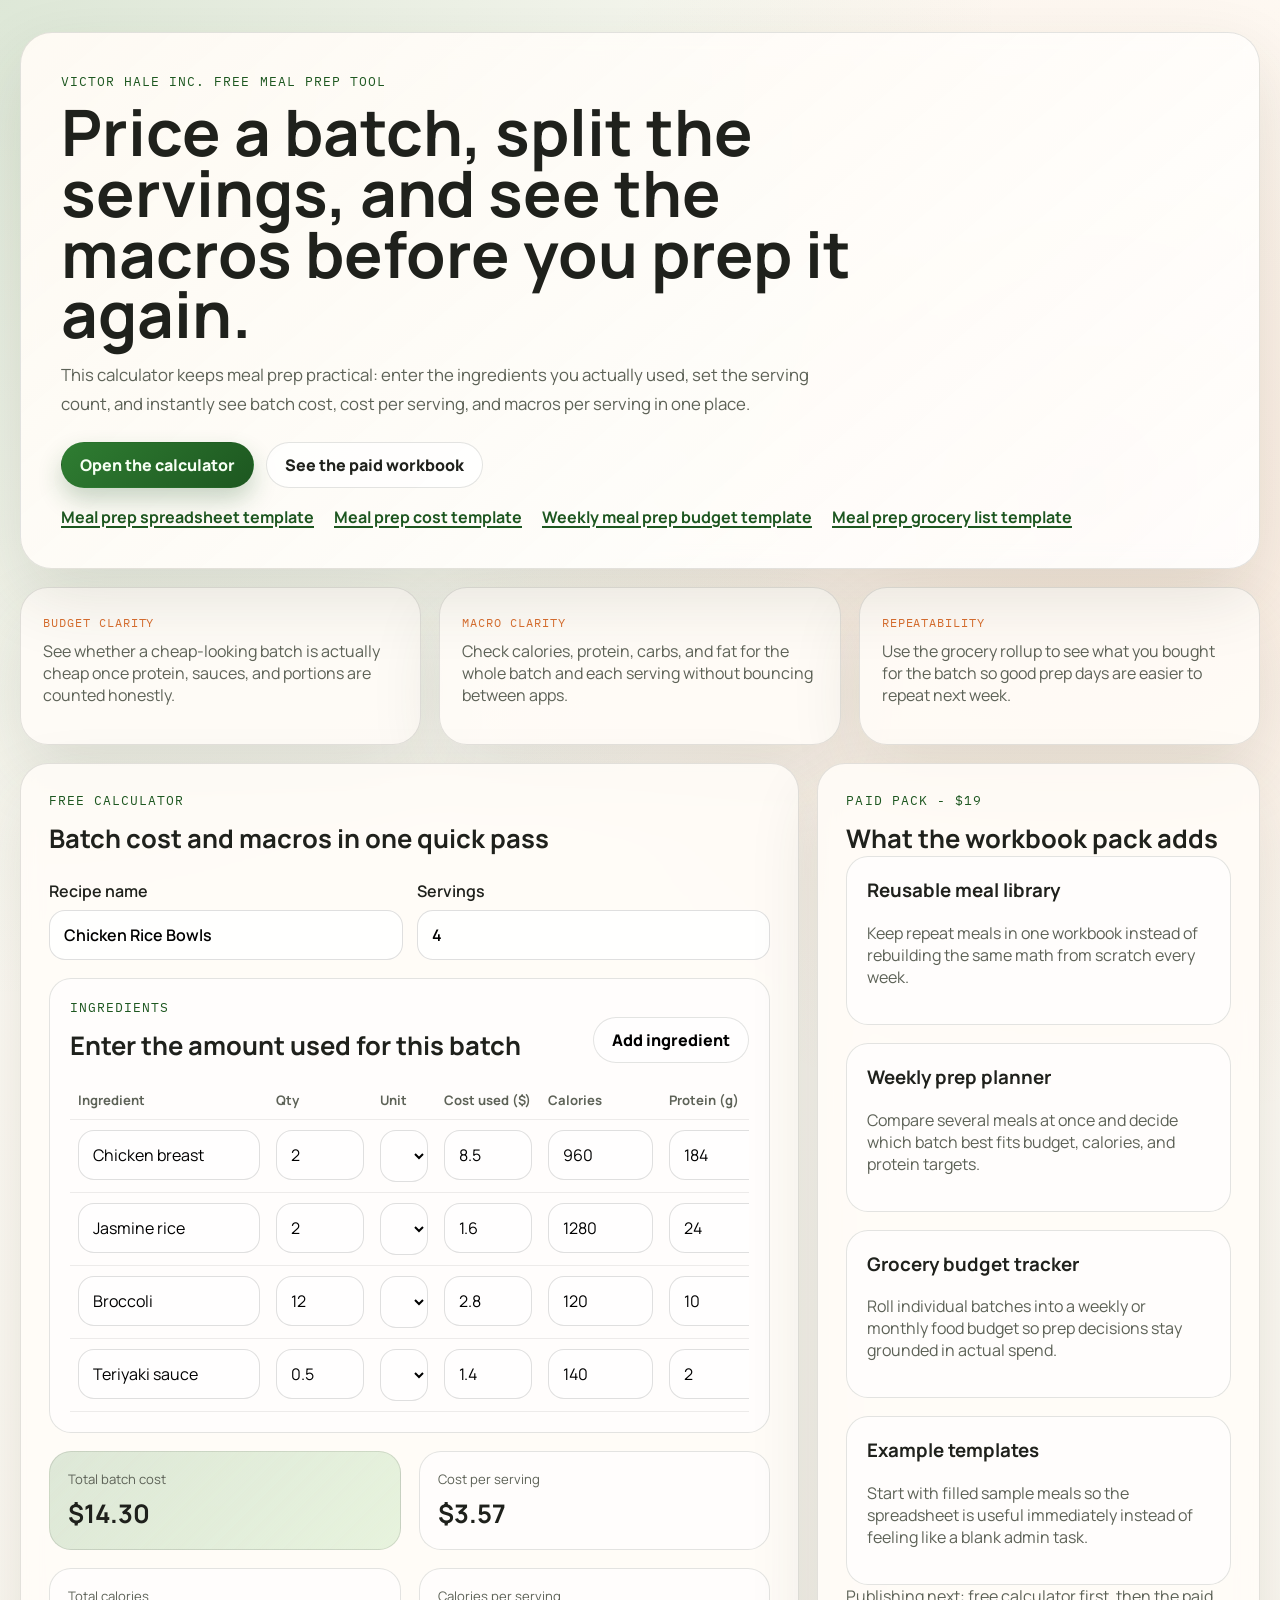
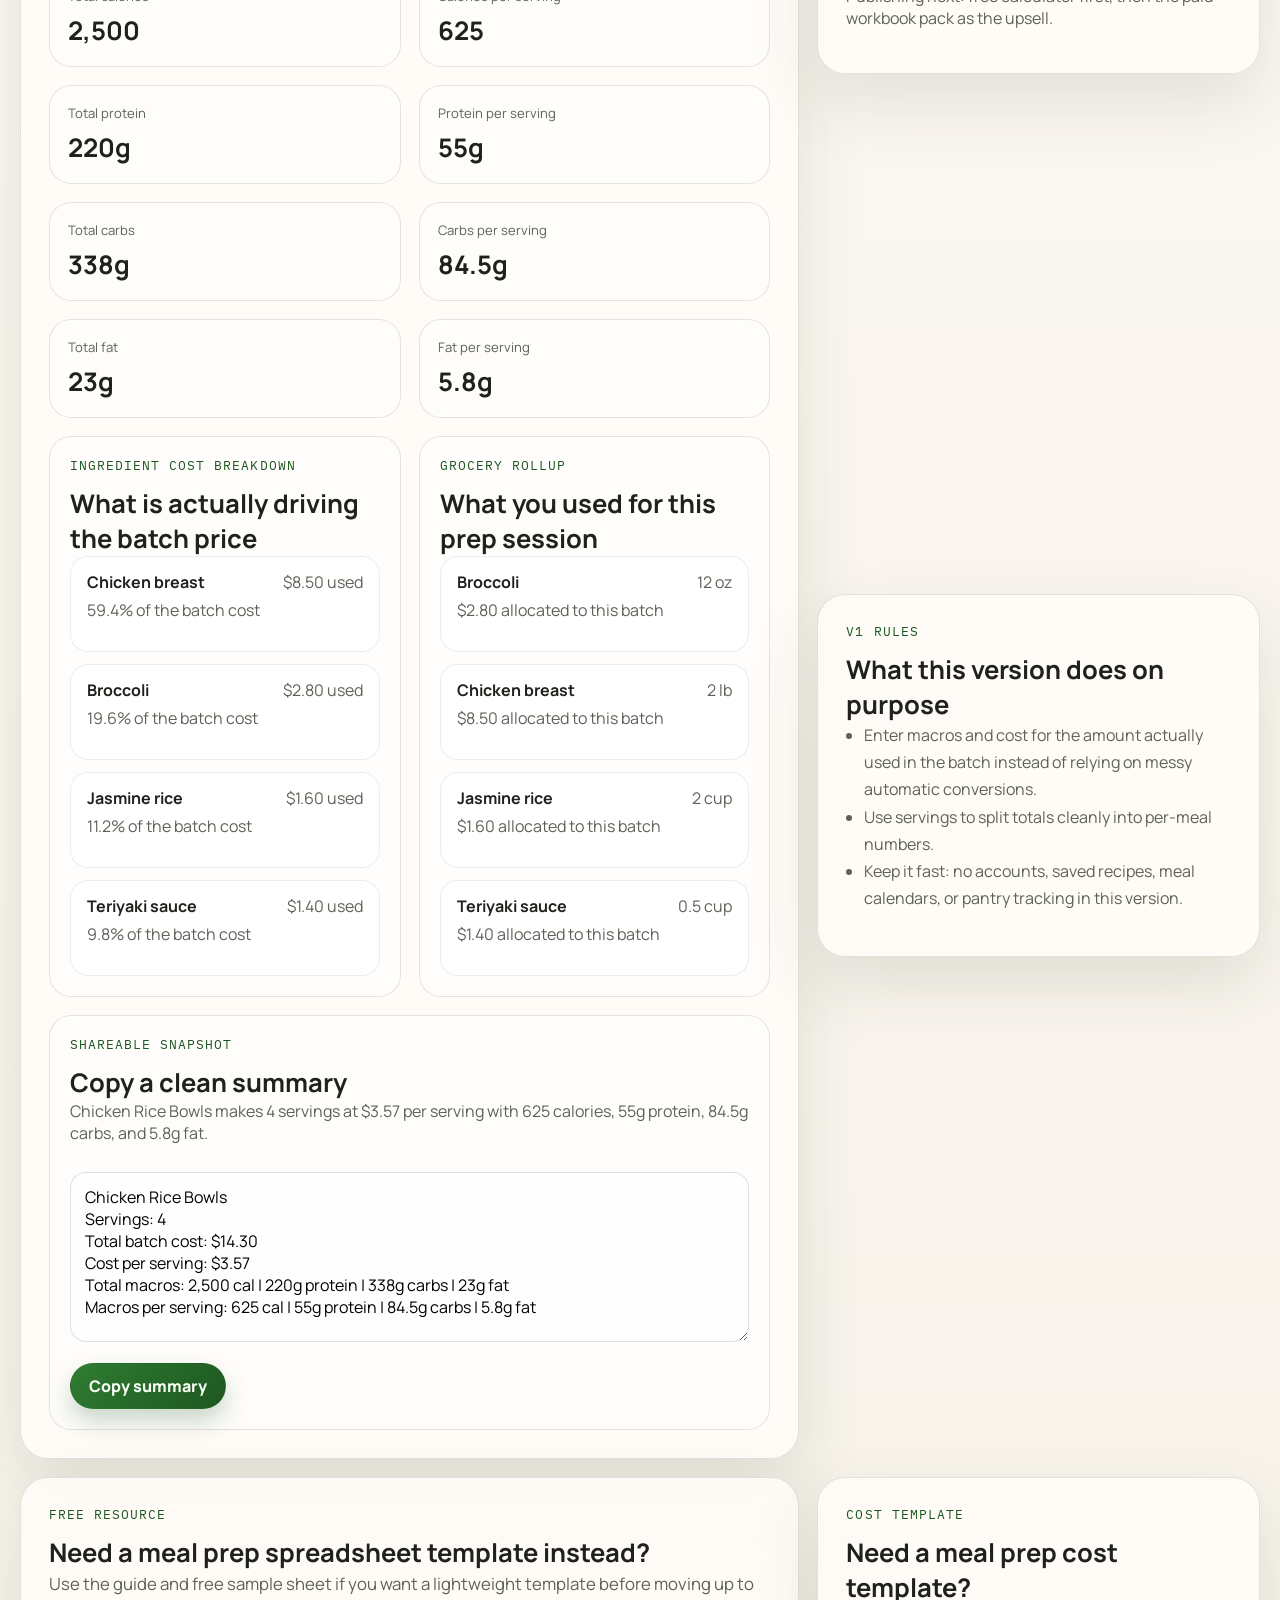
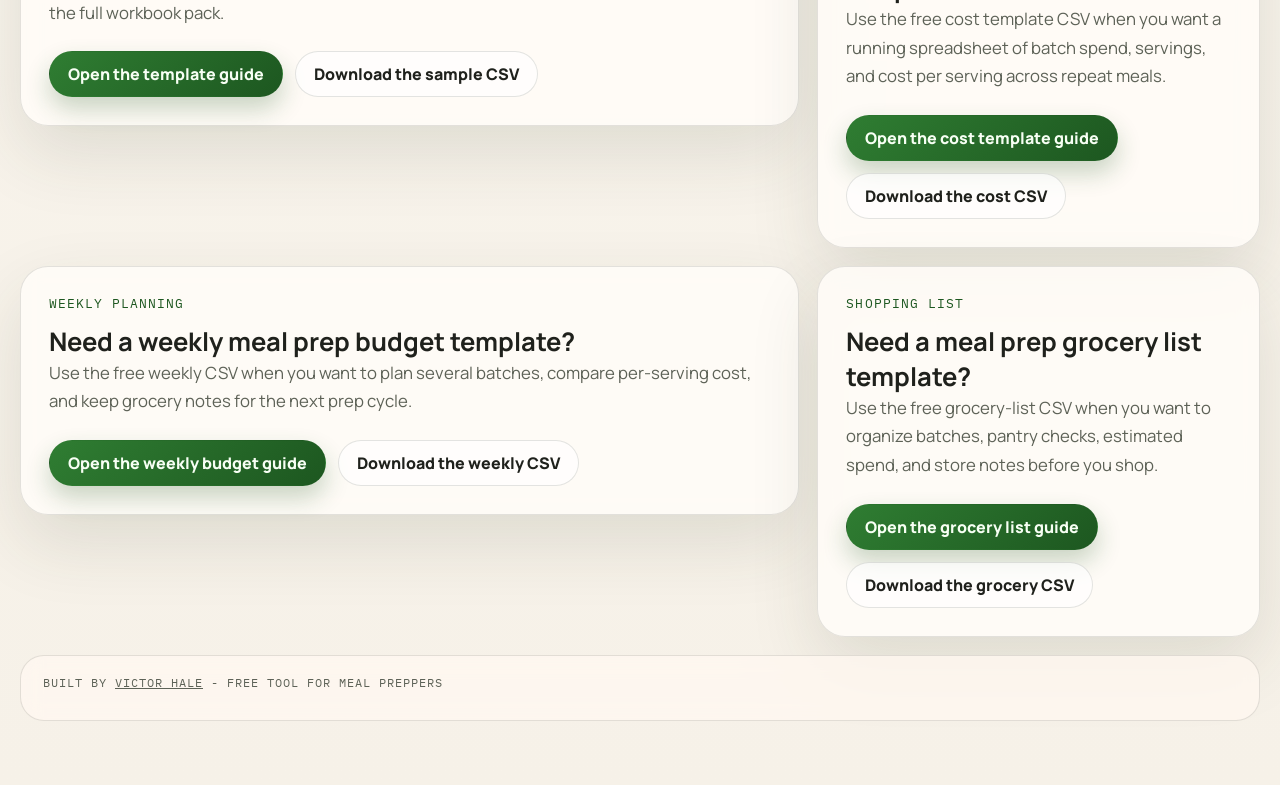
==== commit 1db3b361: "Add meal prep grocery list template page" ====
--- a/index.html
+++ b/index.html
@@ -33,6 +33,7 @@
           <a href="meal-prep-spreadsheet-template.html">Meal prep spreadsheet template</a>
           <a href="meal-prep-cost-template.html">Meal prep cost template</a>
           <a href="weekly-meal-prep-budget-template.html">Weekly meal prep budget template</a>
+          <a href="meal-prep-grocery-list-template.html">Meal prep grocery list template</a>
         </div>
       </header>
 
@@ -248,6 +249,20 @@
           <div class="hero-actions">
             <a class="button button-primary" href="weekly-meal-prep-budget-template.html">Open the weekly budget guide</a>
             <a class="button button-secondary" href="weekly-meal-prep-budget-template.csv">Download the weekly CSV</a>
+          </div>
+        </section>
+
+        <section class="card notes-card">
+          <div class="card-head">
+            <p class="kicker">Shopping list</p>
+            <h2>Need a meal prep grocery list template?</h2>
+          </div>
+          <p class="hero-copy">
+            Use the free grocery-list CSV when you want to organize batches, pantry checks, estimated spend, and store notes before you shop.
+          </p>
+          <div class="hero-actions">
+            <a class="button button-primary" href="meal-prep-grocery-list-template.html">Open the grocery list guide</a>
+            <a class="button button-secondary" href="meal-prep-grocery-list-template.csv">Download the grocery CSV</a>
           </div>
         </section>
       </main>
